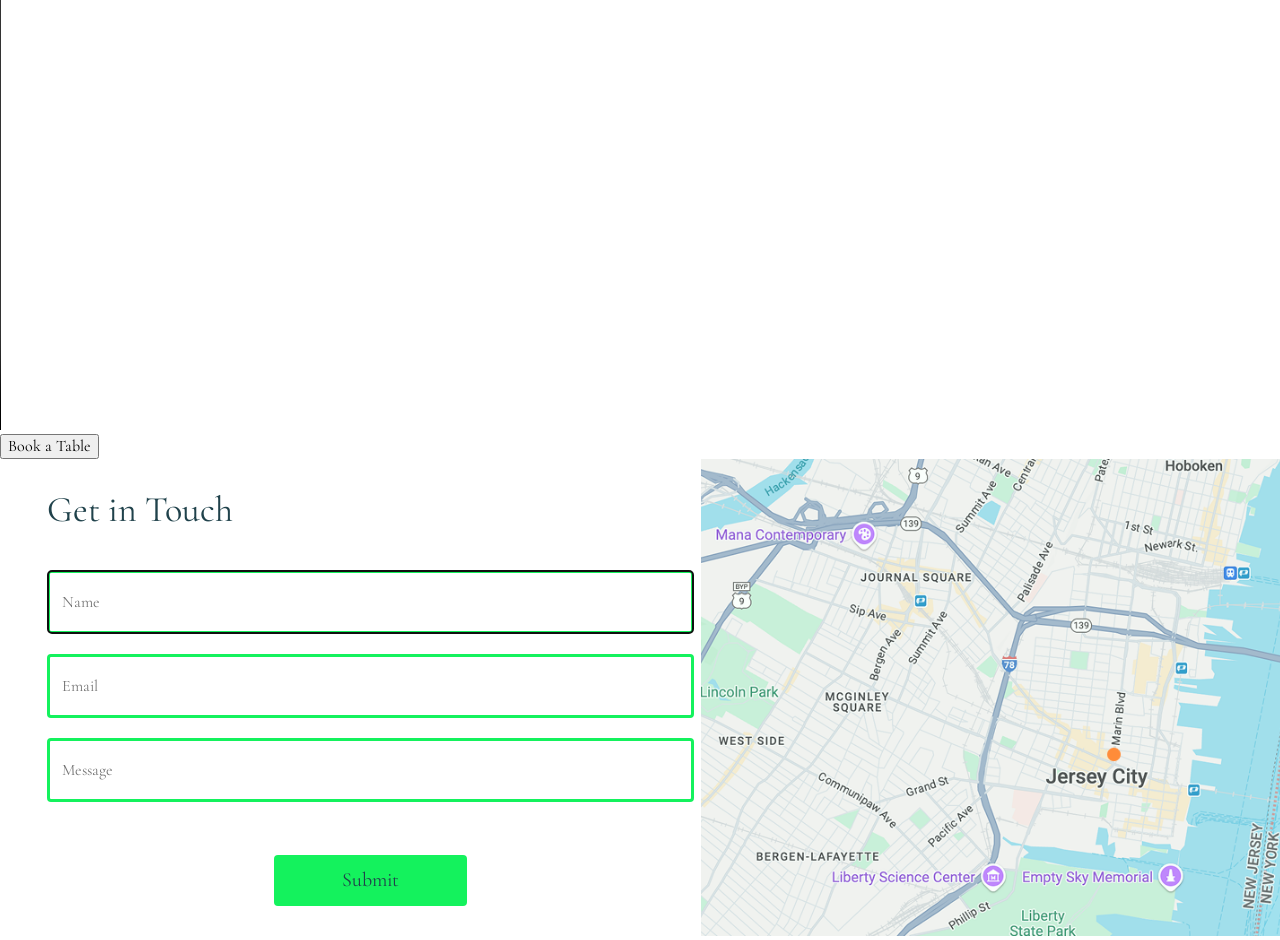
==== index.html @ c57edb04 "create html structure to the video-container section" ====
<!doctype html>
<html lang="en">
  <head>
    <meta charset="UTF-8" />
    <meta name="viewport" content="width=device-width, initial-scale=1.0" />
    <title>Responsive-form-UI</title>
    <link rel="preconnect" href="https://fonts.googleapis.com" />

    <link rel="preconnect" href="https://fonts.gstatic.com" crossorigin />

    <link
      href="https://fonts.googleapis.com/css2?family=Cormorant+Garamond:ital,wght@0,300..700;1,300..700&display=swap"
      rel="stylesheet"
    />

    <link rel="stylesheet" href="/styles/normalize.css" />
    <link rel="stylesheet" href="/styles/index.css" />
  </head>
  <body>
    <main>
      <section class="video-container">
        <div class="video">
          <video width="800" height="430" controls="">
            <source src="/Video/Caffe Norra.mp4" type="video/mp4" />
          </video>
        </div>
        <div class="table-btn">
          <button type="button">Book a Table</button>
        </div>
      </section>
      <section class="contact-container">
        <div class="contact-form">
          <h2>Get in Touch</h2>
          <form>
            <input
              type="text"
              id="name"
              name="name"
              placeholder="Name"
              autofocus=""
            /><br />
            <input
              type="email"
              id="email"
              name="email"
              placeholder="Email"
              required=""
            /><br />
            <input
              type="text"
              id="message"
              name="message"
              placeholder="Message"
              autofocus=""
            /><br /><br />
            <input type="submit" value="Submit" />
          </form>
        </div>
        <div class="contact-map">
          <img src="/Images/map.png" alt="cafe location in a map" />
        </div>
      </section>
    </main>
  </body>
</html>
---- styles/index.css ----
*,
*::before,  
*::after {
  box-sizing: border-box;
}
body {
  font-family: "Cormorant Garamond", serif;
}
.contact-container{
  display: grid;
  grid-template-columns: 1.2fr 1fr;
  gap: 7px;
  align-items: stretch;
}
.contact-container div {
  text-align:left;
}
.contact-form {
  margin-left: 47px;
}

.contact-form h2 {
    font-family: "Cormorant Garamond", serif;
    font-style: normal;
    font-weight: 400;
    font-size: 36px;
    color: #20424B;
}
.contact-form input {
  width: 100%;
  min-height: 64px;
  padding: 12px;
  margin: 10px 0;
  border: 3px solid #14F25D;
  border-radius: 4px;
}

.contact-form input[type=submit] {
  max-width: 193px;
  width: 100%;
  min-height: 50px;
  background-color: #14F25D;
  color: #20424B;
  font-size: 20px;
  font-family: "Cormorant Garamond", serif;
  font-style: normal;
  font-weight: 400;
  padding: 14px;
  margin: 8px 0;
  border: none;
  border-radius: 4px;
  cursor: pointer;

  display: block;
  margin: 25px auto;

}

input[type=submit]:hover {
  background-color: #45a049;
}
.contact-map img {
   width: 100%;
  height: 100%;
  object-fit: cover;
}
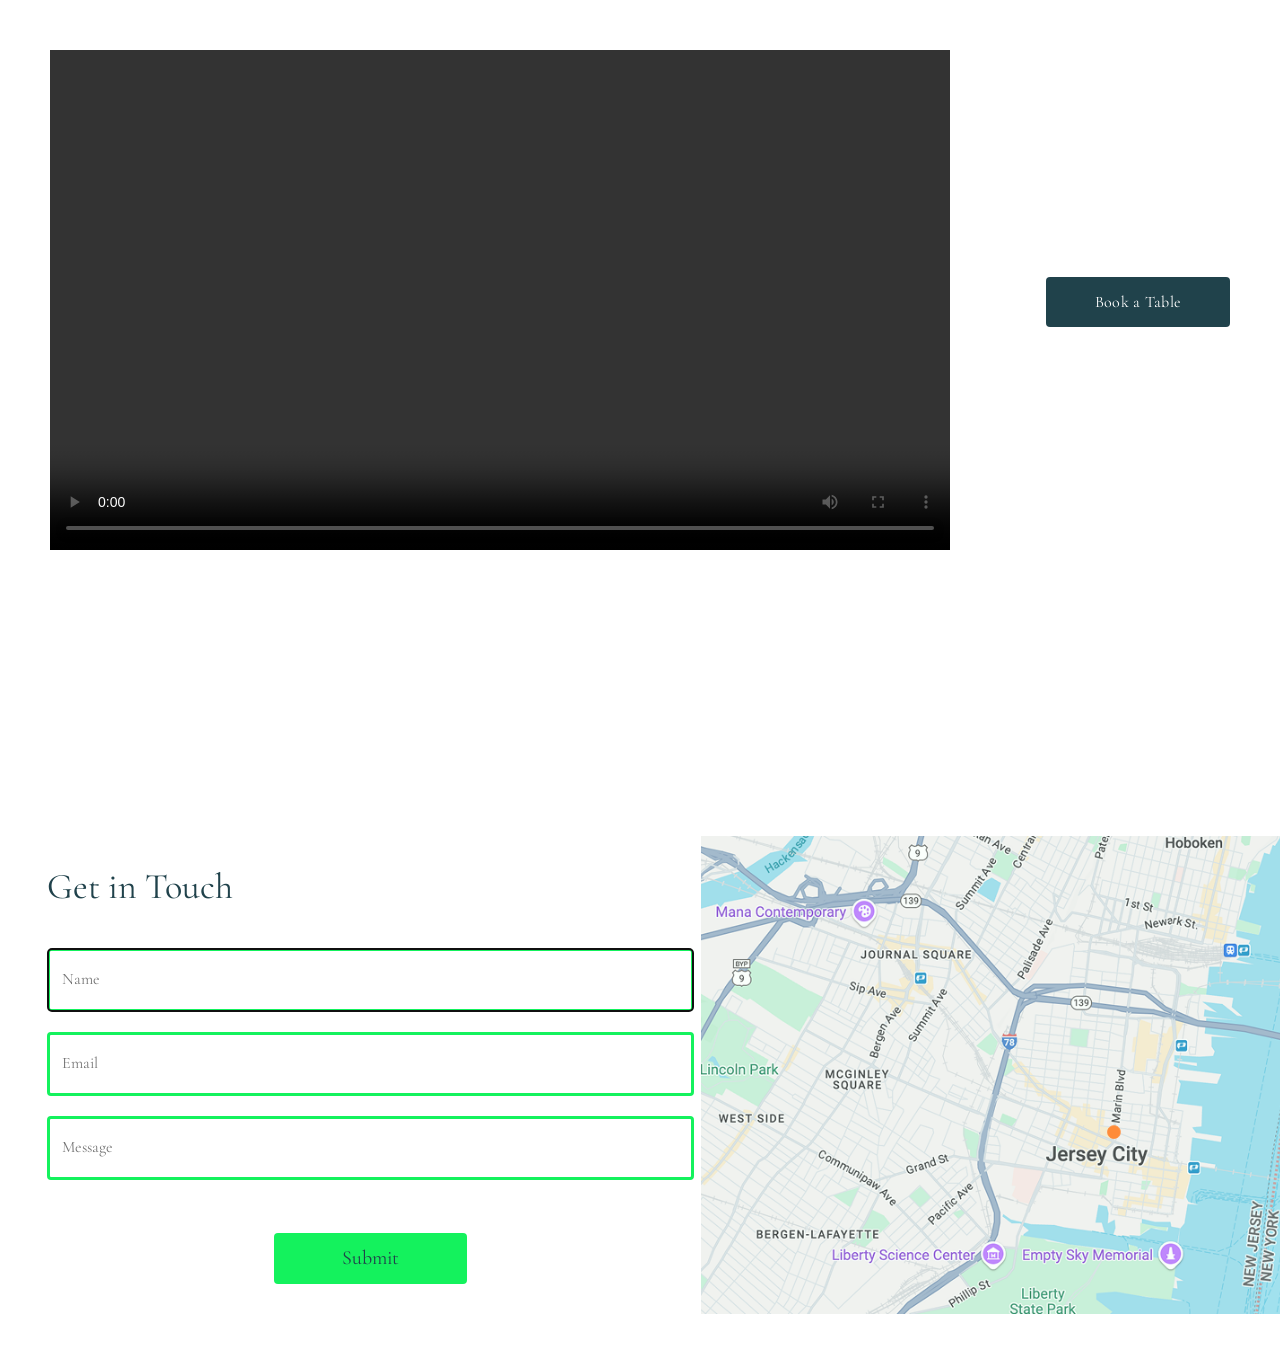
==== commit ca46a5f1: "add popup to right side" ====
--- a/index.html
+++ b/index.html
@@ -17,15 +17,59 @@
     <link rel="stylesheet" href="/styles/index.css" />
   </head>
   <body>
-    <main>
+    <main class="page">
       <section class="video-container">
         <div class="video">
-          <video width="800" height="430" controls="">
+          <video width="900" height="500" controls="">
             <source src="/Video/Caffe Norra.mp4" type="video/mp4" />
           </video>
         </div>
-        <div class="table-btn">
-          <button type="button">Book a Table</button>
+        
+         <a href="#popupForm" class="table-btn">Book a Table</a>
+          <div id="popupForm" class="popup">
+             <div class="popup-content">
+             <h2>Reserve a Table</h2>
+            <form >
+              <div>
+              <label for="persons">Party size</label>
+              <select name="persons" id="persons">
+                <option value="1-2 guests">1-2 guests</option>
+                <option value="2-4 guests">2-4 guests</option>
+                <option value="4-6 guests">4-6 guests</option>
+                <option value="8-more guests">8-more guests</option>
+              </select> 
+               </div>
+               <div>
+               <label for="date">Date</label>
+               <input type="date" id="date" name="date" required>
+              </div>
+              <div>
+                <label for="time">Time</label>
+              <select name="time" id="time">
+                <option value="5:00 PM">5:00 PM</option>
+                <option value="5:15 PM">5:15 PM</option>
+                <option value="5:30 PM">5:30 PM</option>
+                <option value="5:45 PM">5:45 PM</option>
+                <option value="6:00 PM">6:00 PM</option>
+                <option value="6:15 PM">6:15 PM</option>
+                <option value="6:30 PM">6:30 PM</option>
+                <option value="6:45 PM">6:45 PM</option>
+                <option value="7:00 PM">7:00 PM</option>
+                <option value="7:15 PM">7:15 PM</option>
+                <option value="7:30 PM">7:30 PM</option>
+                <option value="7:45 PM">7:45 PM</option>
+                <option value="8:00 PM">8:00 PM</option>
+                <option value="8:15 PM">8:15 PM</option>
+                <option value="8:30 PM">8:30 PM</option>
+                <option value="8:45 PM">8:45 PM</option>
+                <option value="9:00 PM">9:00 PM</option>
+              </select>
+            </div>
+              <button type="submit" class="booknow-btn">Book Now</button>
+              <a href="#" class="close-btn">Close</a>
+            </form>
+            </div>
+         
         </div>
       </section>
       <section class="contact-container">
--- a/styles/index.css
+++ b/styles/index.css
@@ -5,12 +5,125 @@
 }
 body {
   font-family: "Cormorant Garamond", serif;
+  margin: 0;
+  min-height: 100vh;
 }
+section {
+  padding-block: 2rem;
+}
+
+/* video css */
+.video-container {
+  display: flex;
+  width: 100%;
+  align-items: self-start;
+  position: relative;  /* need to align with popup */
+  margin: 0 auto;
+  padding: 50px;
+}
+
+.video {
+  flex: 1;
+  width: 100%;
+  height: auto;
+}
+
+/* popup css */
+
+.table-btn{
+  align-self: center;
+  background-color: #20424B;
+  color: #FFFFFF;
+  font-size: 16px;
+  letter-spacing: 0.02rem;
+  padding: 16px 20px;
+  border: none;
+  cursor: pointer;
+  width: 184px;
+  text-align: center;
+  text-decoration: none;
+  border-radius: 4px;
+}
+
+.popup {
+  flex: 1;
+  display: none;
+  position: absolute;
+  top: 0;
+  right: 0;
+  width: 500px;
+  z-index: 10;
+}
+.popup:target {
+  display: block;
+}
+
+.popup-content {
+  background-color: #14f25d;
+  width: 100%;
+  height: 100%;
+  padding: 30px;
+  margin: 0;
+  border-radius: 0px;
+ 
+}
+.popup-content h2 {
+ font-size: 36px;
+ font-weight: 400;
+ font-style: normal;
+ text-align: center;
+
+}
+.popup-content form div {
+ padding: 20px;
+ display: block;
+}
+.popup-content form {
+ padding: 10px;
+}
+.popup-content form label {
+ font-size: 20px;
+ font-weight: 400;
+ font-style: normal;
+ 
+}
+.popup-content form input, .popup-content form select{
+ width: 100%;
+ min-height: 40px;
+ padding: 10px;
+}
+
+.booknow-btn{
+  display: inline-block;
+  margin-top: 10px;
+  background: #20424B;
+  color: #FFFFFF;
+  padding: 10px;
+  text-decoration: none;
+  text-align: center;
+  width: 100%;
+  border: none;
+  border-radius: 4px;
+}
+.close-btn {
+  display: inline-block;
+  margin-top: 10px;
+  background: red;
+  color: white;
+  padding: 10px;
+  text-decoration: none;
+  text-align: center;
+  width: 100%;
+  border-radius: 4px;
+}
+/* Contact us section */
 .contact-container{
   display: grid;
   grid-template-columns: 1.2fr 1fr;
   gap: 7px;
   align-items: stretch;
+  margin-top: 200px;
+ 
 }
 .contact-container div {
   text-align:left;
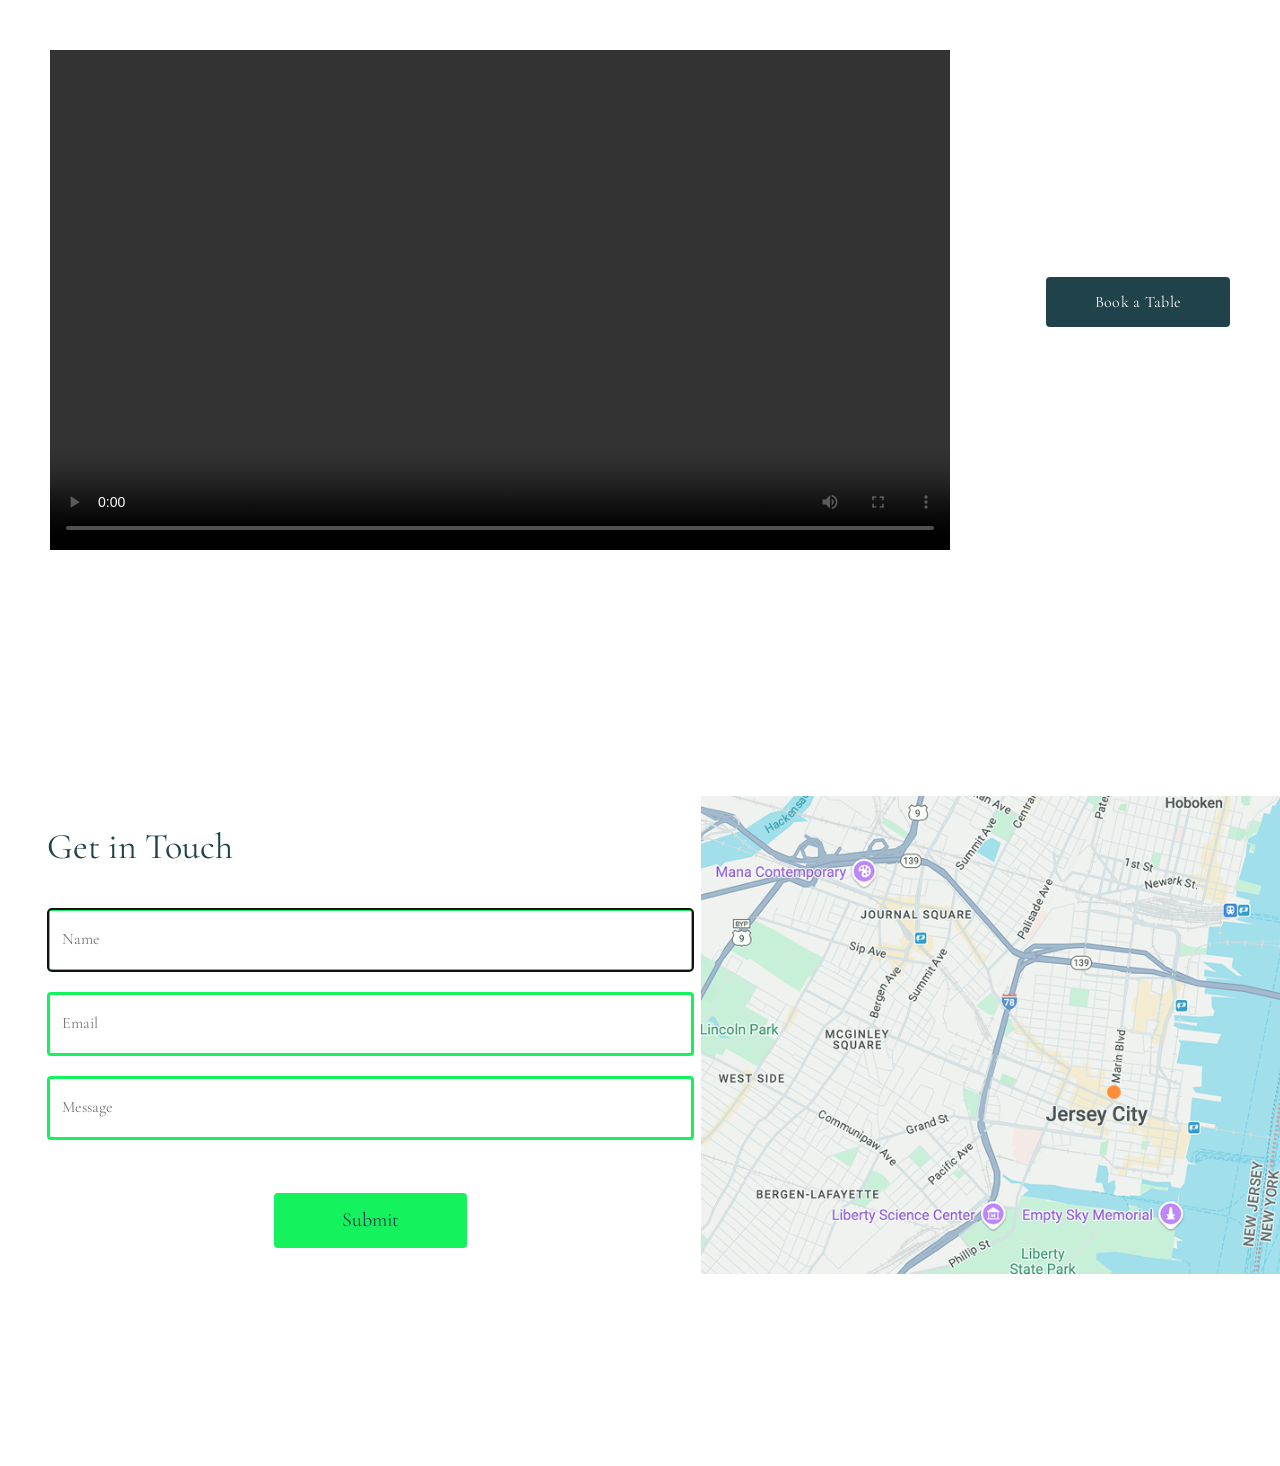
==== commit 4ab83cda: "removed value add to autofocus and recorrect css line 19" ====
--- a/index.html
+++ b/index.html
@@ -81,21 +81,21 @@
               id="name"
               name="name"
               placeholder="Name"
-              autofocus=""
+              autofocus
             /><br />
             <input
               type="email"
               id="email"
               name="email"
               placeholder="Email"
-              required=""
+              required
             /><br />
             <input
               type="text"
               id="message"
               name="message"
               placeholder="Message"
-              autofocus=""
+              autofocus
             /><br /><br />
             <input type="submit" value="Submit" />
           </form>
--- a/styles/index.css
+++ b/styles/index.css
@@ -1,5 +1,5 @@
 *,
-*::before,  
+*::before,
 *::after {
   box-sizing: border-box;
 }
@@ -9,15 +9,15 @@
   min-height: 100vh;
 }
 section {
-  padding-block: 2rem;
+  padding-block: 12rem;
 }
 
 /* video css */
 .video-container {
   display: flex;
   width: 100%;
-  align-items: self-start;
-  position: relative;  /* need to align with popup */
+  align-self:flex-start;
+  position: relative; /* need to align with popup */
   margin: 0 auto;
   padding: 50px;
 }
@@ -30,19 +30,25 @@
 
 /* popup css */
 
-.table-btn{
+.table-btn {
   align-self: center;
-  background-color: #20424B;
-  color: #FFFFFF;
-  font-size: 16px;
+  background-color: #20424b;
   letter-spacing: 0.02rem;
   padding: 16px 20px;
   border: none;
   cursor: pointer;
   width: 184px;
+  border-radius: 4px;
+
+  color: #ffffff;
+  font-size: 16px;
+  font-weight: 400;
+  font-style: normal;
   text-align: center;
   text-decoration: none;
-  border-radius: 4px;
+}
+.table-btn:hover {
+  color: #14f25d;
 }
 
 .popup {
@@ -65,100 +71,106 @@
   padding: 30px;
   margin: 0;
   border-radius: 0px;
- 
 }
 .popup-content h2 {
- font-size: 36px;
- font-weight: 400;
- font-style: normal;
- text-align: center;
-
+  font-size: 36px;
+  font-weight: 400;
+  font-style: normal;
+  text-align: center;
 }
 .popup-content form div {
- padding: 20px;
- display: block;
+  padding: 20px;
+  display: block;
 }
 .popup-content form {
- padding: 10px;
+  padding: 10px;
 }
 .popup-content form label {
- font-size: 20px;
- font-weight: 400;
- font-style: normal;
- 
+  font-size: 20px;
+  font-weight: 400;
+  font-style: normal;
 }
-.popup-content form input, .popup-content form select{
- width: 100%;
- min-height: 40px;
- padding: 10px;
+.popup-content form input,
+.popup-content form select {
+  width: 100%;
+  min-height: 40px;
+  padding: 10px;
+  
 }
 
-.booknow-btn{
+.booknow-btn {
   display: inline-block;
   margin-top: 10px;
-  background: #20424B;
-  color: #FFFFFF;
+  background: #20424b;
+  color: #ffffff;
   padding: 10px;
   text-decoration: none;
   text-align: center;
   width: 100%;
   border: none;
   border-radius: 4px;
+  margin-bottom: 4px;
+
+  font-size: 16px;
+  font-weight: 400;
+  font-style: normal;
+}
+.booknow-btn:hover {
+  color: #14f25d;
 }
 .close-btn {
   display: inline-block;
   margin-top: 10px;
-  background: red;
-  color: white;
+  background: #f44336;
+  color: #ffffff;
   padding: 10px;
   text-decoration: none;
   text-align: center;
   width: 100%;
   border-radius: 4px;
 }
+.close-btn:hover {
+  color: #14f25d;
+}
 /* Contact us section */
-.contact-container{
+.contact-container {
   display: grid;
   grid-template-columns: 1.2fr 1fr;
   gap: 7px;
   align-items: stretch;
-  margin-top: 200px;
- 
 }
 .contact-container div {
-  text-align:left;
+  text-align: left;
 }
 .contact-form {
   margin-left: 47px;
 }
 
 .contact-form h2 {
-    font-family: "Cormorant Garamond", serif;
-    font-style: normal;
-    font-weight: 400;
-    font-size: 36px;
-    color: #20424B;
+  font-style: normal;
+  font-weight: 400;
+  font-size: 36px;
+  color: #20424b;
 }
 .contact-form input {
   width: 100%;
   min-height: 64px;
   padding: 12px;
   margin: 10px 0;
-  border: 3px solid #14F25D;
+  border: 3px solid #14f25d;
   border-radius: 4px;
 }
 
-.contact-form input[type=submit] {
+.contact-form input[type="submit"] {
   max-width: 193px;
   width: 100%;
   min-height: 50px;
-  background-color: #14F25D;
-  color: #20424B;
+  background-color: #14f25d;
+  color: #20424b;
   font-size: 20px;
-  font-family: "Cormorant Garamond", serif;
   font-style: normal;
   font-weight: 400;
-  padding: 14px;
+  padding: 16px 20px;
   margin: 8px 0;
   border: none;
   border-radius: 4px;
@@ -166,15 +178,13 @@
 
   display: block;
   margin: 25px auto;
-
 }
 
-input[type=submit]:hover {
+input[type="submit"]:hover {
   background-color: #45a049;
 }
 .contact-map img {
-   width: 100%;
+  width: 100%;
   height: 100%;
   object-fit: cover;
 }
-
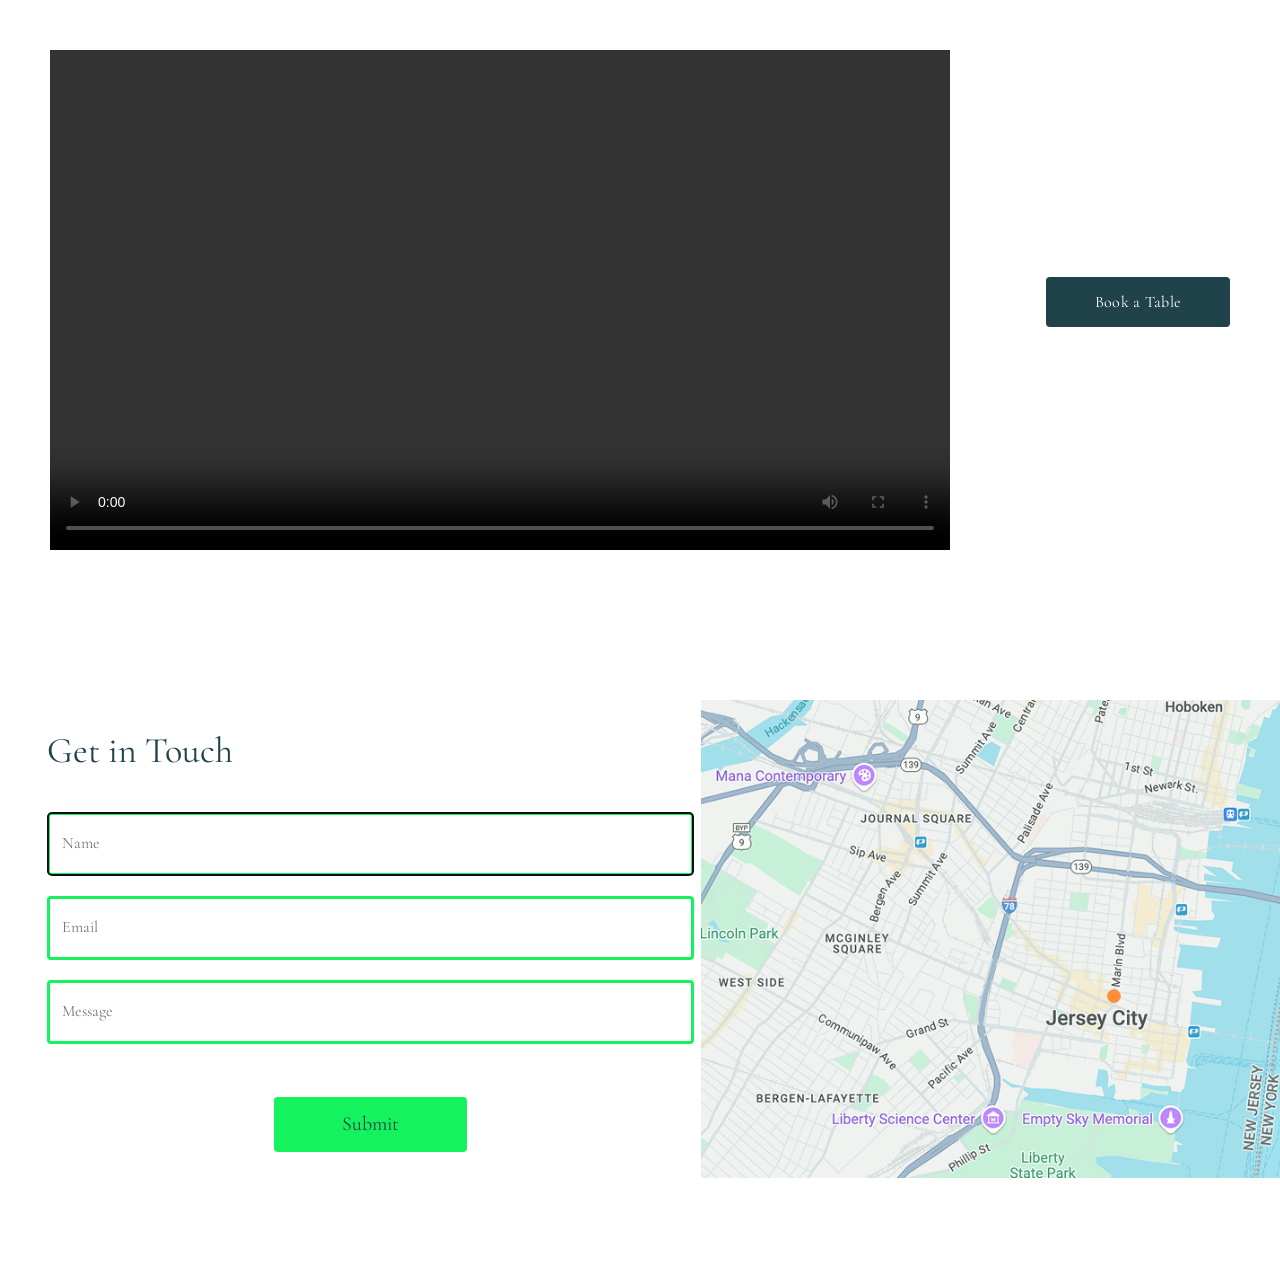
==== commit bd12e184: "add placeholder to the tel input" ====
--- a/index.html
+++ b/index.html
@@ -24,52 +24,72 @@
             <source src="/Video/Caffe Norra.mp4" type="video/mp4" />
           </video>
         </div>
-        
-         <a href="#popupForm" class="table-btn">Book a Table</a>
-          <div id="popupForm" class="popup">
-             <div class="popup-content">
-             <h2>Reserve a Table</h2>
-            <form >
+
+        <a href="#popupForm" class="table-btn">Book a Table</a>
+        <div id="popupForm" class="popup">
+          <div class="popup-content">
+            <h2>Reserve a Table</h2>
+            <form>
               <div>
-              <label for="persons">Party size</label>
-              <select name="persons" id="persons">
-                <option value="1-2 guests">1-2 guests</option>
-                <option value="2-4 guests">2-4 guests</option>
-                <option value="4-6 guests">4-6 guests</option>
-                <option value="8-more guests">8-more guests</option>
-              </select> 
-               </div>
-               <div>
-               <label for="date">Date</label>
-               <input type="date" id="date" name="date" required>
+                <label for="bookingname">Name:</label>
+                <input
+                  type="text"
+                  id="bookingname"
+                  name="bookingname"
+                  placeholder="Name"
+                  autofocus required
+                />
+                </div>
+                <div>
+                <label for="persons">Party size</label>
+                <select name="persons" id="persons">
+                  <option value="1-2 guests">1-2 guests</option>
+                  <option value="2-4 guests">2-4 guests</option>
+                  <option value="4-6 guests">4-6 guests</option>
+                  <option value="8-more guests">8-more guests</option>
+                </select>
+              </div>
+              <div>
+                <label for="date">Date</label>
+                <input type="date" id="date" name="date" required />
               </div>
               <div>
                 <label for="time">Time</label>
-              <select name="time" id="time">
-                <option value="5:00 PM">5:00 PM</option>
-                <option value="5:15 PM">5:15 PM</option>
-                <option value="5:30 PM">5:30 PM</option>
-                <option value="5:45 PM">5:45 PM</option>
-                <option value="6:00 PM">6:00 PM</option>
-                <option value="6:15 PM">6:15 PM</option>
-                <option value="6:30 PM">6:30 PM</option>
-                <option value="6:45 PM">6:45 PM</option>
-                <option value="7:00 PM">7:00 PM</option>
-                <option value="7:15 PM">7:15 PM</option>
-                <option value="7:30 PM">7:30 PM</option>
-                <option value="7:45 PM">7:45 PM</option>
-                <option value="8:00 PM">8:00 PM</option>
-                <option value="8:15 PM">8:15 PM</option>
-                <option value="8:30 PM">8:30 PM</option>
-                <option value="8:45 PM">8:45 PM</option>
-                <option value="9:00 PM">9:00 PM</option>
-              </select>
-            </div>
+                <select name="time" id="time">
+                  <option value="5:00 PM">5:00 PM</option>
+                  <option value="5:15 PM">5:15 PM</option>
+                  <option value="5:30 PM">5:30 PM</option>
+                  <option value="5:45 PM">5:45 PM</option>
+                  <option value="6:00 PM">6:00 PM</option>
+                  <option value="6:15 PM">6:15 PM</option>
+                  <option value="6:30 PM">6:30 PM</option>
+                  <option value="6:45 PM">6:45 PM</option>
+                  <option value="7:00 PM">7:00 PM</option>
+                  <option value="7:15 PM">7:15 PM</option>
+                  <option value="7:30 PM">7:30 PM</option>
+                  <option value="7:45 PM">7:45 PM</option>
+                  <option value="8:00 PM">8:00 PM</option>
+                  <option value="8:15 PM">8:15 PM</option>
+                  <option value="8:30 PM">8:30 PM</option>
+                  <option value="8:45 PM">8:45 PM</option>
+                  <option value="9:00 PM">9:00 PM</option>
+                </select>
+                 </div>
+                 <div>
+                <label for="phone">Phone number:</label>
+              <input
+                type="tel"
+                id="phone"
+                name="phone"
+                placeholder="076-45-678"
+                pattern="[0-9]{3}-[0-9]{2}-[0-9]{3}"
+                required
+              />
+              </div>
               <button type="submit" class="booknow-btn">Book Now</button>
               <a href="#" class="close-btn">Close</a>
             </form>
-            </div>
-         
+          </div>
         </div>
       </section>
       <section class="contact-container">
--- a/styles/index.css
+++ b/styles/index.css
@@ -9,7 +9,7 @@
   min-height: 100vh;
 }
 section {
-  padding-block: 12rem;
+  padding-block: 6rem;
 }
 
 /* video css */
@@ -94,7 +94,7 @@
 .popup-content form select {
   width: 100%;
   min-height: 40px;
-  padding: 10px;
+  padding: 9px;
   
 }
 
@@ -109,7 +109,6 @@
   width: 100%;
   border: none;
   border-radius: 4px;
-  margin-bottom: 4px;
 
   font-size: 16px;
   font-weight: 400;
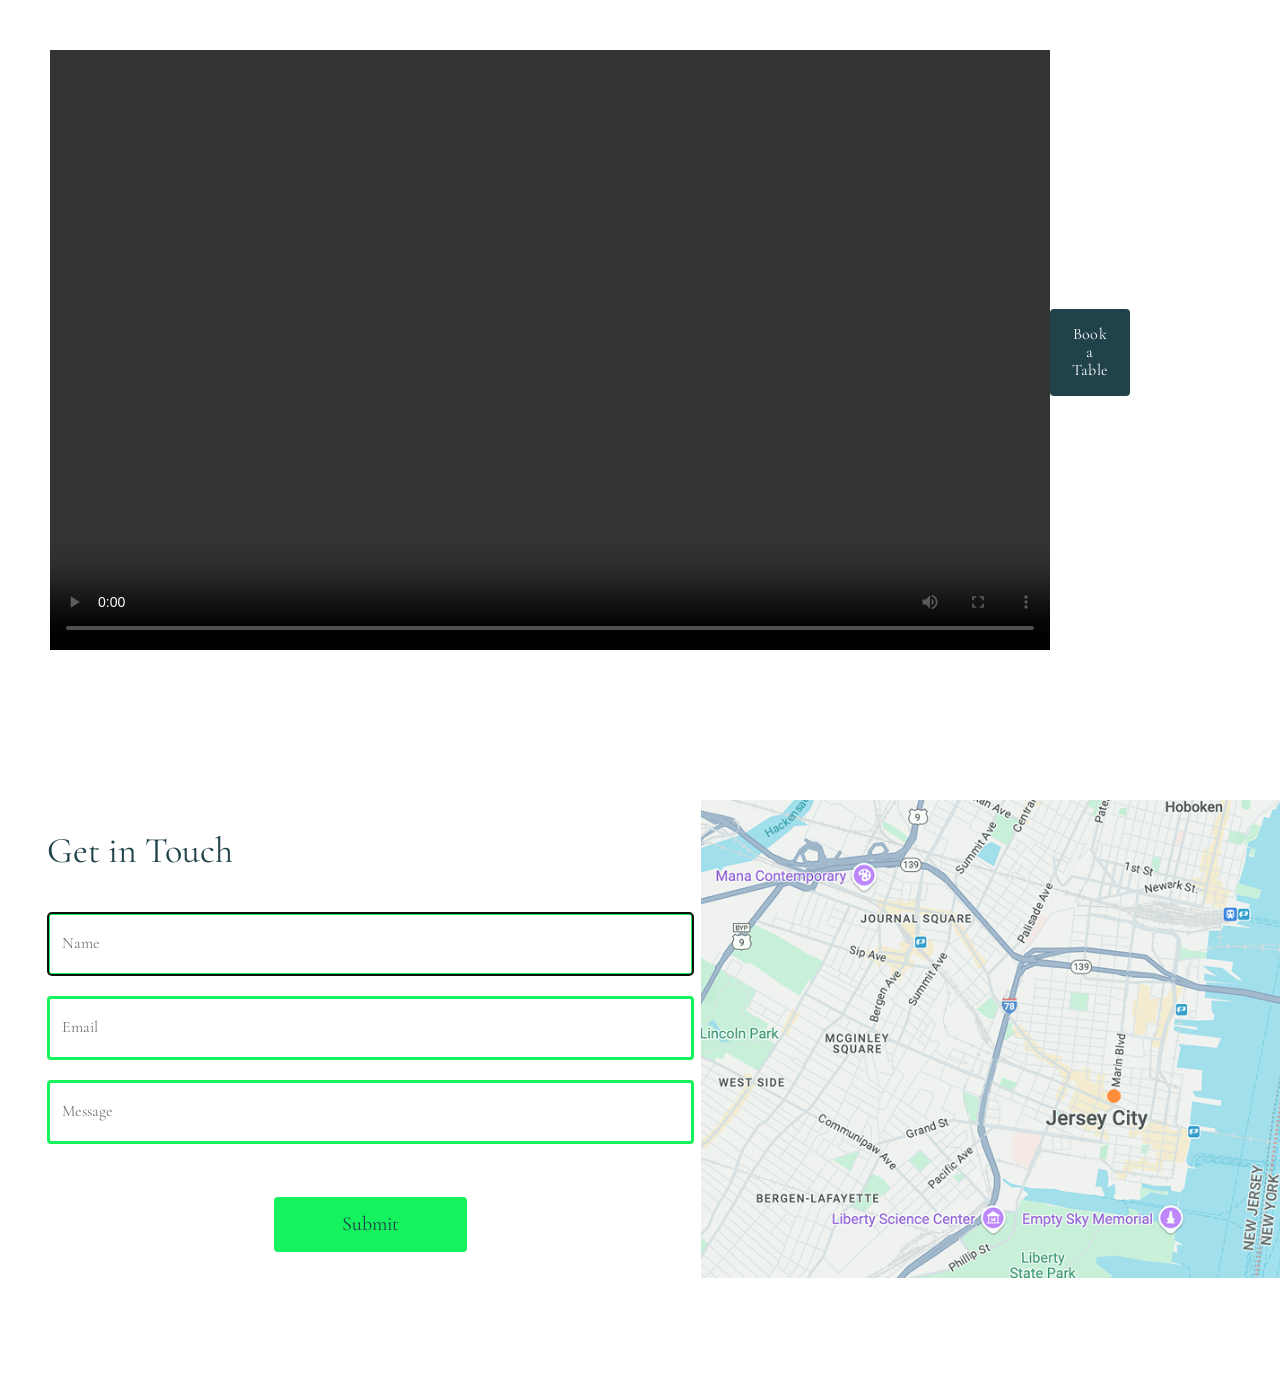
==== commit a8a34596: "moved shared compnents css into shared.css and add thank you message html to popup" ====
--- a/index.html
+++ b/index.html
@@ -15,12 +15,13 @@
 
     <link rel="stylesheet" href="/styles/normalize.css" />
     <link rel="stylesheet" href="/styles/index.css" />
+    <link rel="stylesheet" href="/styles/shared.css" />
   </head>
   <body>
     <main class="page">
       <section class="video-container">
         <div class="video">
-          <video width="900" height="500" controls="">
+          <video width="1000" height="600" controls>
             <source src="/Video/Caffe Norra.mp4" type="video/mp4" />
           </video>
         </div>
@@ -29,13 +30,13 @@
         <div id="popupForm" class="popup">
           <div class="popup-content">
             <h2>Reserve a Table</h2>
-            <form>
+            <form action="message.html" method="get">
               <div>
-                <label for="bookingname">Name:</label>
+                <label for="booking_name">Name:</label>
                 <input
                   type="text"
-                  id="bookingname"
-                  name="bookingname"
+                  id="booking_name"
+                  name="booking_name"
                   placeholder="Name"
                   autofocus required
                 />
--- a/styles/index.css
+++ b/styles/index.css
@@ -28,162 +28,5 @@
   height: auto;
 }
 
-/* popup css */
 
-.table-btn {
-  align-self: center;
-  background-color: #20424b;
-  letter-spacing: 0.02rem;
-  padding: 16px 20px;
-  border: none;
-  cursor: pointer;
-  width: 184px;
-  border-radius: 4px;
 
-  color: #ffffff;
-  font-size: 16px;
-  font-weight: 400;
-  font-style: normal;
-  text-align: center;
-  text-decoration: none;
-}
-.table-btn:hover {
-  color: #14f25d;
-}
-
-.popup {
-  flex: 1;
-  display: none;
-  position: absolute;
-  top: 0;
-  right: 0;
-  width: 500px;
-  z-index: 10;
-}
-.popup:target {
-  display: block;
-}
-
-.popup-content {
-  background-color: #14f25d;
-  width: 100%;
-  height: 100%;
-  padding: 30px;
-  margin: 0;
-  border-radius: 0px;
-}
-.popup-content h2 {
-  font-size: 36px;
-  font-weight: 400;
-  font-style: normal;
-  text-align: center;
-}
-.popup-content form div {
-  padding: 20px;
-  display: block;
-}
-.popup-content form {
-  padding: 10px;
-}
-.popup-content form label {
-  font-size: 20px;
-  font-weight: 400;
-  font-style: normal;
-}
-.popup-content form input,
-.popup-content form select {
-  width: 100%;
-  min-height: 40px;
-  padding: 9px;
-  
-}
-
-.booknow-btn {
-  display: inline-block;
-  margin-top: 10px;
-  background: #20424b;
-  color: #ffffff;
-  padding: 10px;
-  text-decoration: none;
-  text-align: center;
-  width: 100%;
-  border: none;
-  border-radius: 4px;
-
-  font-size: 16px;
-  font-weight: 400;
-  font-style: normal;
-}
-.booknow-btn:hover {
-  color: #14f25d;
-}
-.close-btn {
-  display: inline-block;
-  margin-top: 10px;
-  background: #f44336;
-  color: #ffffff;
-  padding: 10px;
-  text-decoration: none;
-  text-align: center;
-  width: 100%;
-  border-radius: 4px;
-}
-.close-btn:hover {
-  color: #14f25d;
-}
-/* Contact us section */
-.contact-container {
-  display: grid;
-  grid-template-columns: 1.2fr 1fr;
-  gap: 7px;
-  align-items: stretch;
-}
-.contact-container div {
-  text-align: left;
-}
-.contact-form {
-  margin-left: 47px;
-}
-
-.contact-form h2 {
-  font-style: normal;
-  font-weight: 400;
-  font-size: 36px;
-  color: #20424b;
-}
-.contact-form input {
-  width: 100%;
-  min-height: 64px;
-  padding: 12px;
-  margin: 10px 0;
-  border: 3px solid #14f25d;
-  border-radius: 4px;
-}
-
-.contact-form input[type="submit"] {
-  max-width: 193px;
-  width: 100%;
-  min-height: 50px;
-  background-color: #14f25d;
-  color: #20424b;
-  font-size: 20px;
-  font-style: normal;
-  font-weight: 400;
-  padding: 16px 20px;
-  margin: 8px 0;
-  border: none;
-  border-radius: 4px;
-  cursor: pointer;
-
-  display: block;
-  margin: 25px auto;
-}
-
-input[type="submit"]:hover {
-  background-color: #45a049;
-}
-.contact-map img {
-  width: 100%;
-  height: 100%;
-  object-fit: cover;
-}
--- a/styles/shared.css
+++ b/styles/shared.css
@@ -0,0 +1,199 @@
+/* popup css */
+.table-btn {
+  align-self: center;
+  background-color: #20424b;
+  letter-spacing: 0.02rem;
+  padding: 16px 20px;
+  border: none;
+  cursor: pointer;
+  width: 184px;
+  border-radius: 4px;
+  margin-right: 100px;
+
+  color: #ffffff;
+  font-size: 16px;
+  font-weight: 400;
+  font-style: normal;
+  text-align: center;
+  text-decoration: none;
+}
+.table-btn:hover {
+  color: #14f25d;
+}
+
+.popup {
+  flex: 1;
+  display: none;
+  position: absolute;
+  top: 0;
+  right: 0;
+  width: 500px;
+  z-index: 10;
+}
+.popup:target {
+  display: block;
+}
+
+.popup-content {
+  background-color: #14f25d;
+  width: 100%;
+  height: 100%;
+  padding: 30px;
+  margin: 0;
+  border-radius: 0px;
+}
+.popup-content h2 {
+  font-size: 36px;
+  font-weight: 400;
+  font-style: normal;
+  text-align: center;
+}
+.popup-content form div {
+  padding: 20px;
+  display: block;
+}
+.popup-content form {
+  padding: 10px;
+}
+.popup-content form label {
+  font-size: 20px;
+  font-weight: 400;
+  font-style: normal;
+}
+.popup-content form input,
+.popup-content form select {
+  width: 100%;
+  min-height: 40px;
+  padding: 9px;
+  
+}
+
+.booknow-btn {
+  display: inline-block;
+  margin-top: 10px;
+  background: #20424b;
+  color: #ffffff;
+  padding: 10px;
+  text-decoration: none;
+  text-align: center;
+  width: 100%;
+  border: none;
+  border-radius: 4px;
+
+  font-size: 16px;
+  font-weight: 400;
+  font-style: normal;
+}
+.booknow-btn:hover {
+  color: #14f25d;
+}
+.close-btn {
+  display: inline-block;
+  margin-top: 10px;
+  background: #f44336;
+  color: #ffffff;
+  padding: 10px;
+  text-decoration: none;
+  text-align: center;
+  width: 100%;
+  border-radius: 4px;
+}
+.close-btn:hover {
+  color: #14f25d;
+}
+
+/* thankyou message css */
+.thank-message{
+  display: block;
+  padding: 50px;
+  text-align: center;
+  margin: 100px;
+  background: #20424b;
+}
+.thank-message h1{
+ font-size: 60px;
+ font-weight: 400px;
+ font-style: normal;
+ color: #14f25d;
+}
+
+.thank-message p{
+ font-size: 20px;
+ font-weight: 400px;
+ font-style: normal;
+ color: #14f25d;
+}
+
+.message_close-btn {
+  display: inline-block;
+  margin-top: 10px;
+  background: #f44336;
+  color: #ffffff;
+  padding: 10px;
+  text-decoration: none;
+  text-align: center;
+  width: 100%;
+  border-radius: 4px;
+
+  width: 150px;
+}
+.message_close-btn:{
+   color: #14f25d;
+}
+
+/* Contact us section */
+.contact-container {
+  display: grid;
+  grid-template-columns: 1.2fr 1fr;
+  gap: 7px;
+  align-items: stretch;
+}
+.contact-container div {
+  text-align: left;
+}
+.contact-form {
+  margin-left: 47px;
+}
+
+.contact-form h2 {
+  font-style: normal;
+  font-weight: 400;
+  font-size: 36px;
+  color: #20424b;
+}
+.contact-form input {
+  width: 100%;
+  min-height: 64px;
+  padding: 12px;
+  margin: 10px 0;
+  border: 3px solid #14f25d;
+  border-radius: 4px;
+}
+
+.contact-form input[type="submit"] {
+  max-width: 193px;
+  width: 100%;
+  min-height: 50px;
+  background-color: #14f25d;
+  color: #20424b;
+  font-size: 20px;
+  font-style: normal;
+  font-weight: 400;
+  padding: 16px 20px;
+  margin: 8px 0;
+  border: none;
+  border-radius: 4px;
+  cursor: pointer;
+
+  display: block;
+  margin: 25px auto;
+}
+
+input[type="submit"]:hover {
+  background-color: #45a049;
+}
+.contact-map img {
+  width: 100%;
+  height: 100%;
+  object-fit: cover;
+}
